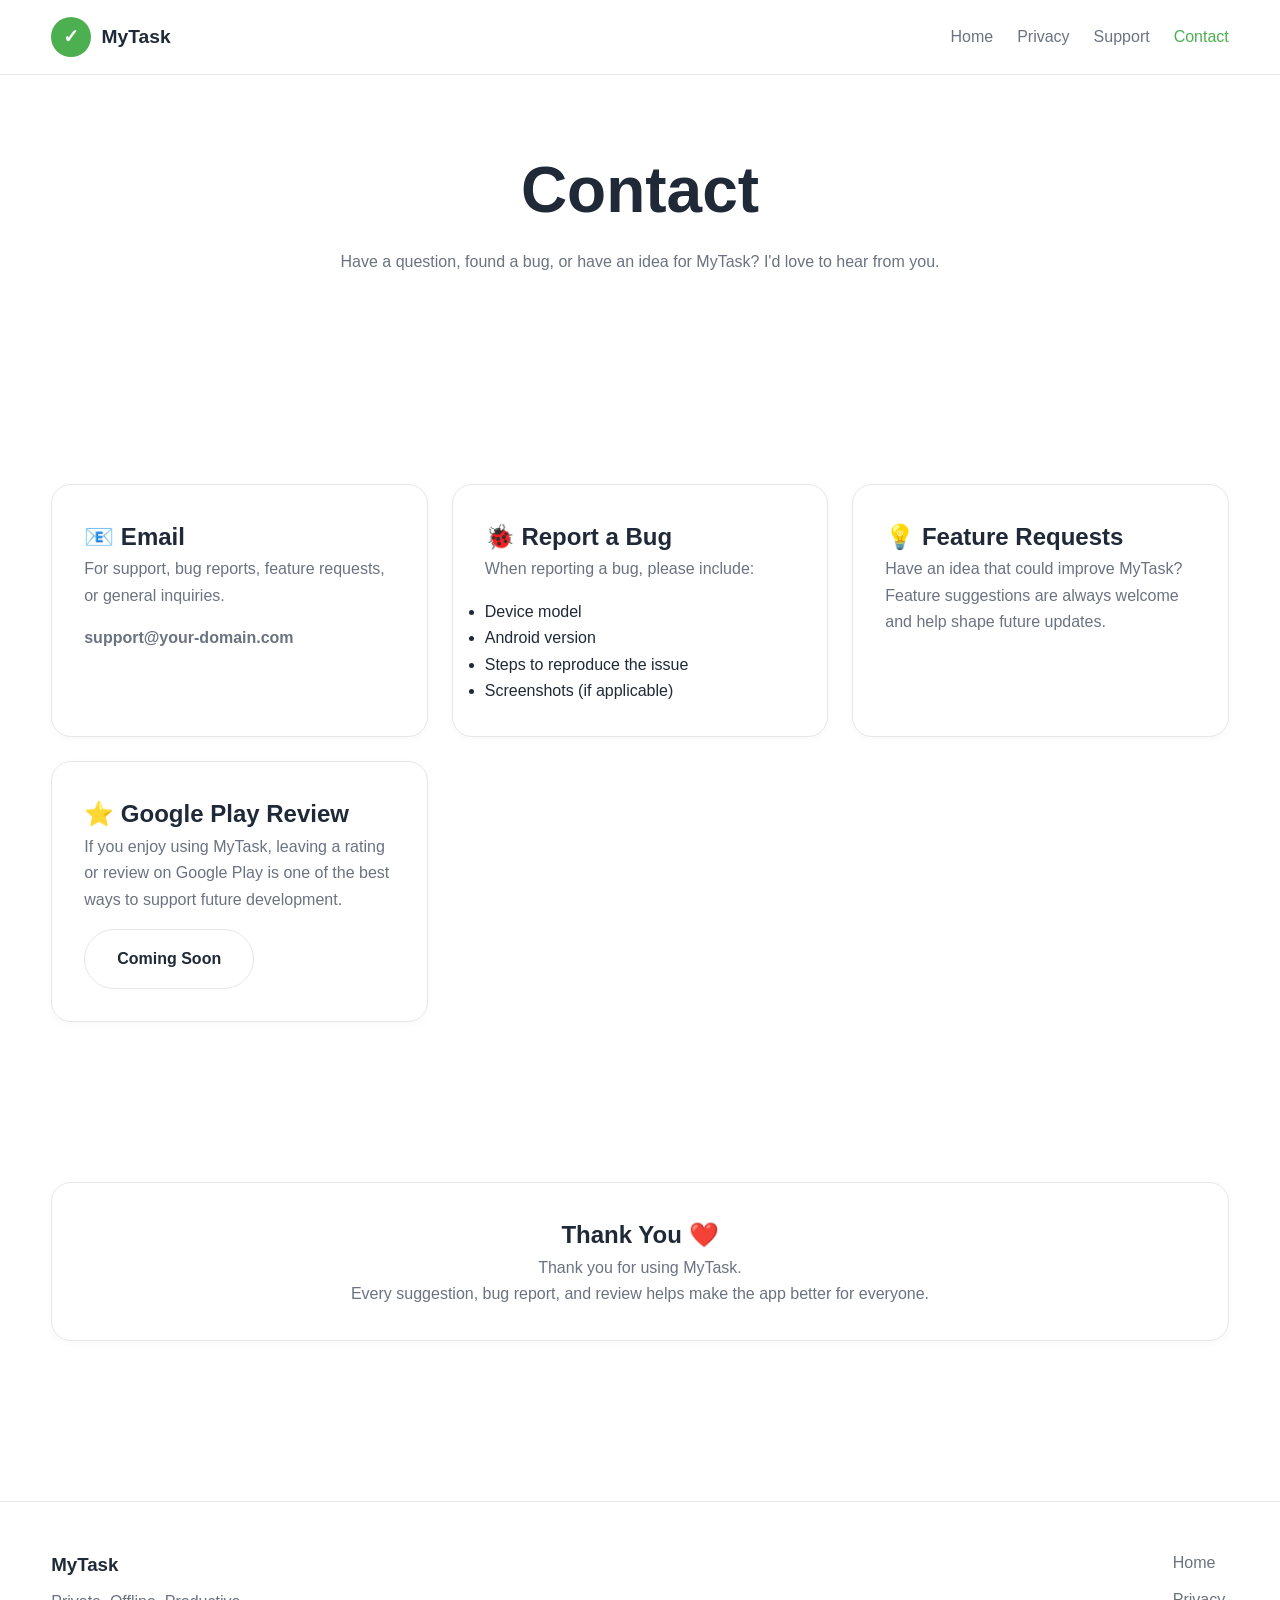
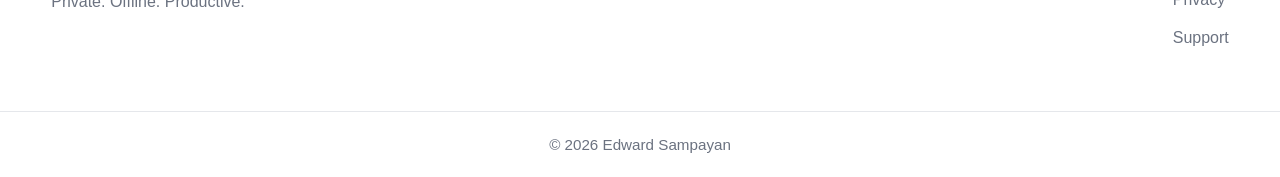
==== contact.html @ 33b666ac "Add contact.html for user inquiries and support" ====
<!DOCTYPE html>
<html lang="en">

<head>

    <meta charset="UTF-8">

    <meta name="viewport" content="width=device-width, initial-scale=1.0">

    <title>Contact | MyTask</title>

    <meta name="description"
        content="Contact the developer of MyTask to report bugs, request features, or ask questions.">

    <meta name="theme-color" content="#4CAF50">

    <link rel="stylesheet" href="css/styles.css">

</head>

<body>

<header>

    <div class="container nav">

        <a href="index.html" class="logo">
            <span class="logo-icon">✓</span>
            <span>MyTask</span>
        </a>

        <nav>

            <a href="index.html">Home</a>
            <a href="privacy.html">Privacy</a>
            <a href="support.html">Support</a>
            <a href="contact.html" class="active">Contact</a>

        </nav>

    </div>

</header>

<main>

<section class="hero">

    <div class="container">

        <div class="section-title">

            <h1>Contact</h1>

            <p>

                Have a question, found a bug, or have an idea for MyTask?
                I'd love to hear from you.

            </p>

        </div>

    </div>

</section>

<section>

    <div class="container">

        <div class="features-grid">

            <article class="card">

                <h2>📧 Email</h2>

                <p>

                    For support, bug reports, feature requests, or general inquiries.

                </p>

                <p class="mt-2">

                    <strong>support@your-domain.com</strong>

                </p>

            </article>

            <article class="card">

                <h2>🐞 Report a Bug</h2>

                <p>

                    When reporting a bug, please include:

                </p>

                <ul class="mt-2">

                    <li>Device model</li>
                    <li>Android version</li>
                    <li>Steps to reproduce the issue</li>
                    <li>Screenshots (if applicable)</li>

                </ul>

            </article>

            <article class="card">

                <h2>💡 Feature Requests</h2>

                <p>

                    Have an idea that could improve MyTask?

                </p>

                <p>

                    Feature suggestions are always welcome and help shape future updates.

                </p>

            </article>

            <article class="card">

                <h2>⭐ Google Play Review</h2>

                <p>

                    If you enjoy using MyTask, leaving a rating or review on Google Play is one of the best ways to support future development.

                </p>

                <a class="btn secondary mt-2">

                    Coming Soon

                </a>

            </article>

        </div>

    </div>

</section>

<section>

    <div class="container">

        <div class="card text-center">

            <h2>Thank You ❤️</h2>

            <p>

                Thank you for using MyTask.

            </p>

            <p>

                Every suggestion, bug report, and review helps make the app better for everyone.

            </p>

        </div>

    </div>

</section>

</main>

<footer>

    <div class="container footer">

        <div>

            <h3>MyTask</h3>

            <p>

                Private. Offline. Productive.

            </p>

        </div>

        <div>

            <a href="index.html">Home</a>
            <a href="privacy.html">Privacy</a>
            <a href="support.html">Support</a>

        </div>

    </div>

    <div class="copyright">

        © 2026 Edward Sampayan

    </div>

</footer>

<script src="js/main.js"></script>

</body>

</html>
---- css/styles.css ----
/* ==========================================================
   MyTask Website
   Author: Edward Sampayan
   ========================================================== */


/* ==========================================================
   CSS VARIABLES
   ========================================================== */

:root {

    --primary: #4CAF50;
    --primary-dark: #3e9142;

    --surface: #ffffff;
    --surface-alt: #f6f8fb;

    --text: #1f2937;
    --text-light: #6b7280;

    --border: #e5e7eb;

    --shadow:
        0 8px 30px rgba(0,0,0,.08);

    --radius: 20px;

    --max-width: 1200px;

    --transition: .25s ease;

}



/* ==========================================================
   DARK MODE
   ========================================================== */

@media (prefers-color-scheme: dark){

:root{

    --surface:#121212;

    --surface-alt:#1b1b1b;

    --text:#f3f4f6;

    --text-light:#c9ced6;

    --border:#303030;

    --shadow:
        0 10px 35px rgba(0,0,0,.45);

}

}



/* ==========================================================
   RESET
   ========================================================== */

*{

    margin:0;

    padding:0;

    box-sizing:border-box;

}



html{

    scroll-behavior:smooth;

}



body{

    font-family:
        Inter,
        Roboto,
        "Segoe UI",
        Arial,
        sans-serif;

    background:var(--surface);

    color:var(--text);

    line-height:1.65;

    -webkit-font-smoothing:antialiased;

}



img{

    display:block;

    max-width:100%;

}



a{

    text-decoration:none;

    color:inherit;

}



button{

    font:inherit;

}



/* ==========================================================
   CONTAINER
   ========================================================== */

.container{

    width:min(92%, var(--max-width));

    margin:auto;

}



/* ==========================================================
   HEADER
   ========================================================== */

header{

    position:sticky;

    top:0;

    z-index:100;

    backdrop-filter:blur(18px);

    background:
        rgba(255,255,255,.78);

    border-bottom:
        1px solid var(--border);

}



@media(prefers-color-scheme:dark){

header{

    background:
        rgba(18,18,18,.82);

}

}



.nav{

    display:flex;

    align-items:center;

    justify-content:space-between;

    min-height:74px;

}



.logo{

    display:flex;

    align-items:center;

    gap:.65rem;

    font-weight:700;

    font-size:1.2rem;

}



.logo-icon{

    width:40px;

    height:40px;

    border-radius:50%;

    background:var(--primary);

    color:white;

    display:grid;

    place-items:center;

}



nav{

    display:flex;

    gap:1.5rem;

}



nav a{

    color:var(--text-light);

    transition:var(--transition);

    font-weight:500;

}



nav a:hover{

    color:var(--primary);

}



nav a.active{

    color:var(--primary);

}



/* ==========================================================
   HERO
   ========================================================== */

.hero{

    padding:5rem 0;

}



.hero-content{

    display:grid;

    grid-template-columns:
        repeat(2,1fr);

    gap:4rem;

    align-items:center;

}



.badge{

    display:inline-block;

    background:#E8F5E9;

    color:#2E7D32;

    padding:.45rem 1rem;

    border-radius:999px;

    font-size:.9rem;

    font-weight:600;

    margin-bottom:1.5rem;

}



@media(prefers-color-scheme:dark){

.badge{

    background:#204422;

    color:#A5D6A7;

}

}



.hero h1{

    font-size:clamp(2.6rem,5vw,4.2rem);

    line-height:1.1;

    margin-bottom:1.5rem;

}



.hero p{

    color:var(--text-light);

    max-width:650px;

    margin-bottom:2rem;

}



.hero-image{

    display:flex;

    justify-content:center;

}



.hero-image img{

    width:320px;

    border-radius:32px;

    box-shadow:var(--shadow);

}



/* ==========================================================
   BUTTONS
   ========================================================== */

.hero-buttons{

    display:flex;

    gap:1rem;

    flex-wrap:wrap;

}



.btn{

    display:inline-flex;

    align-items:center;

    justify-content:center;

    flex-direction:column;

    min-width:170px;

    padding:1rem 1.6rem;

    border-radius:999px;

    transition:var(--transition);

    font-weight:600;

}



.btn small{

    opacity:.75;

    font-size:.75rem;

}



.btn.primary{

    background:var(--primary);

    color:white;

}



.btn.primary:hover{

    background:var(--primary-dark);

    transform:translateY(-2px);

}



.btn.secondary{

    border:1px solid var(--border);

}



.btn.secondary:hover{

    background:var(--surface-alt);

}



.btn.disabled{

    opacity:.75;

    cursor:not-allowed;

}



/* ==========================================================
   SECTION
   ========================================================== */

section{

    padding:5rem 0;

}



.section-title{

    text-align:center;

    margin-bottom:3rem;

}



.section-title h2{

    font-size:2.3rem;

    margin-bottom:.8rem;

}



.section-title p{

    color:var(--text-light);

    max-width:650px;

    margin:auto;

}

/* ==========================================================
   FEATURES
   ========================================================== */

.features-grid{

    display:grid;

    grid-template-columns:repeat(auto-fit,minmax(280px,1fr));

    gap:1.5rem;

}

.card{

    background:var(--surface);

    border:1px solid var(--border);

    border-radius:var(--radius);

    padding:2rem;

    transition:var(--transition);

    box-shadow:0 2px 8px rgba(0,0,0,.03);

}

.card:hover{

    transform:translateY(-6px);

    box-shadow:var(--shadow);

}

.card h3{

    margin-bottom:1rem;

    font-size:1.25rem;

}

.card p{

    color:var(--text-light);

}



/* ==========================================================
   PRIVACY HIGHLIGHT
   ========================================================== */

.privacy-highlight{

    background:var(--surface-alt);

}

.privacy-grid{

    display:grid;

    grid-template-columns:repeat(auto-fit,minmax(240px,1fr));

    gap:1rem;

}

.privacy-item{

    background:var(--surface);

    border:1px solid var(--border);

    border-radius:16px;

    padding:1rem 1.25rem;

    font-weight:600;

    transition:var(--transition);

}

.privacy-item:hover{

    transform:translateY(-3px);

    box-shadow:var(--shadow);

}



/* ==========================================================
   SCREENSHOTS
   ========================================================== */

.screenshots{

    display:grid;

    grid-template-columns:repeat(auto-fit,minmax(220px,1fr));

    gap:1.5rem;

}

.screenshots img{

    width:100%;

    border-radius:24px;

    border:1px solid var(--border);

    box-shadow:var(--shadow);

    transition:var(--transition);

    background:var(--surface-alt);

}

.screenshots img:hover{

    transform:scale(1.03);

}



/* ==========================================================
   CTA
   ========================================================== */

.cta{

    text-align:center;

    background:linear-gradient(
        135deg,
        rgba(76,175,80,.10),
        rgba(76,175,80,.04)
    );

}

.cta h2{

    font-size:2.4rem;

    margin-bottom:1rem;

}

.cta p{

    max-width:700px;

    margin:0 auto 2rem;

    color:var(--text-light);

}

.cta .btn{

    margin:auto;

}



/* ==========================================================
   FOOTER
   ========================================================== */

footer{

    border-top:1px solid var(--border);

    margin-top:5rem;

}

.footer{

    padding:3rem 0;

    display:flex;

    justify-content:space-between;

    align-items:flex-start;

    gap:2rem;

    flex-wrap:wrap;

}

.footer h3{

    margin-bottom:.5rem;

}

.footer p{

    color:var(--text-light);

}

.footer a{

    display:block;

    margin-bottom:.7rem;

    color:var(--text-light);

    transition:var(--transition);

}

.footer a:hover{

    color:var(--primary);

}

.copyright{

    text-align:center;

    padding:1.25rem;

    border-top:1px solid var(--border);

    color:var(--text-light);

    font-size:.95rem;

}



/* ==========================================================
   SIMPLE FADE ANIMATION
   ========================================================== */

.fade-up{

    opacity:0;

    transform:translateY(24px);

    transition:
        opacity .6s ease,
        transform .6s ease;

}

.fade-up.show{

    opacity:1;

    transform:translateY(0);

}



/* ==========================================================
   UTILITIES
   ========================================================== */

.text-center{

    text-align:center;

}

.mt-1{margin-top:.5rem;}
.mt-2{margin-top:1rem;}
.mt-3{margin-top:2rem;}
.mt-4{margin-top:3rem;}

.mb-1{margin-bottom:.5rem;}
.mb-2{margin-bottom:1rem;}
.mb-3{margin-bottom:2rem;}
.mb-4{margin-bottom:3rem;}



/* ==========================================================
   RESPONSIVE
   ========================================================== */

@media (max-width:900px){

.hero-content{

    grid-template-columns:1fr;

    text-align:center;

}

.hero-image{

    order:-1;

}

.hero p{

    margin-left:auto;

    margin-right:auto;

}

.hero-buttons{

    justify-content:center;

}

.footer{

    flex-direction:column;

}

}



@media (max-width:700px){

nav{

    gap:.9rem;

    flex-wrap:wrap;

    justify-content:flex-end;

}

.logo{

    font-size:1rem;

}

.hero{

    padding:3rem 0;

}

.hero-image img{

    width:260px;

}

.section-title h2{

    font-size:2rem;

}

.cta h2{

    font-size:2rem;

}

}



@media (max-width:520px){

.nav{

    flex-direction:column;

    justify-content:center;

    gap:1rem;

    padding:1rem 0;

}

nav{

    justify-content:center;

}

.btn{

    width:100%;

}

.hero-buttons{

    flex-direction:column;

}

.screenshots{

    grid-template-columns:1fr;

}

.features-grid{

    grid-template-columns:1fr;

}

.privacy-grid{

    grid-template-columns:1fr;

}

}

/* ==========================================================
   BACK TO TOP
========================================================== */

.back-to-top {

    position: fixed;

    right: 24px;

    bottom: 24px;

    width: 52px;

    height: 52px;

    border: none;

    border-radius: 50%;

    background: var(--primary);

    color: white;

    font-size: 22px;

    cursor: pointer;

    box-shadow: var(--shadow);

    opacity: 0;

    visibility: hidden;

    transition: .25s;

    z-index: 999;

}

.back-to-top:hover {

    transform: translateY(-3px);

}

.back-to-top.visible {

    opacity: 1;

    visibility: visible;

}
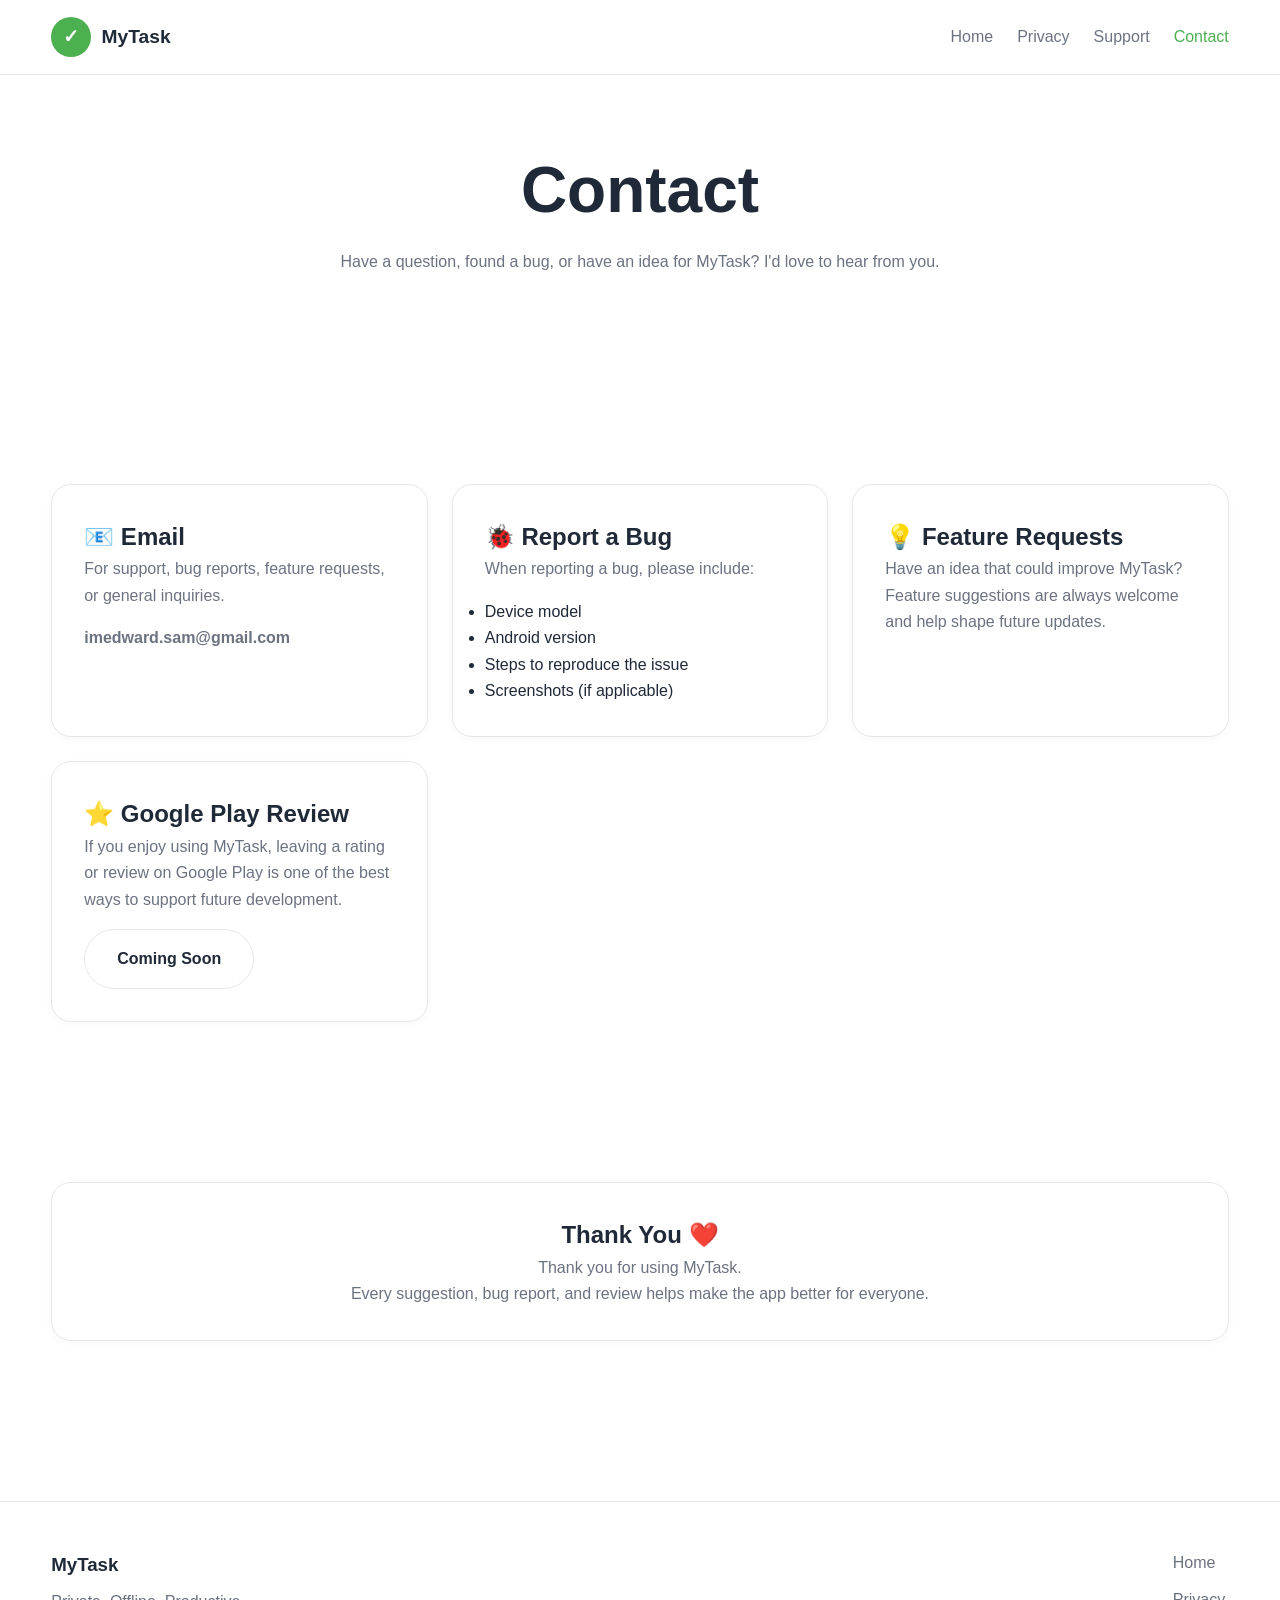
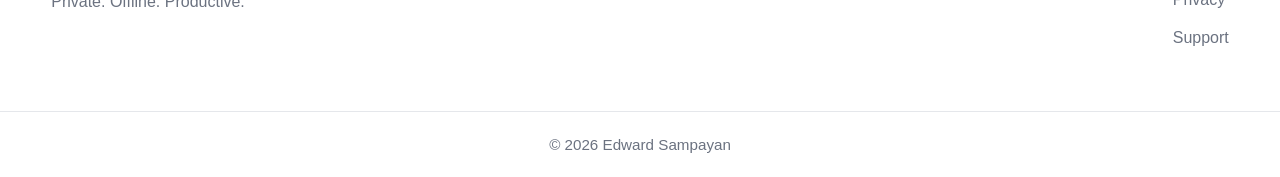
==== commit b2ba9510: "mytask; Updated contact and support" ====
--- a/contact.html
+++ b/contact.html
@@ -83,7 +83,7 @@
 
                 <p class="mt-2">
 
-                    <strong>support@your-domain.com</strong>
+                    <strong>imedward.sam@gmail.com</strong>
 
                 </p>
 
--- a/css/styles.css
+++ b/css/styles.css
@@ -40,22 +40,22 @@
 
 @media (prefers-color-scheme: dark){
 
-:root{
-
-    --surface:#121212;
-
-    --surface-alt:#1b1b1b;
-
-    --text:#f3f4f6;
-
-    --text-light:#c9ced6;
-
-    --border:#303030;
-
-    --shadow:
-        0 10px 35px rgba(0,0,0,.45);
-
-}
+   :root{
+   
+       --surface:#121212;
+   
+       --surface-alt:#1b1b1b;
+   
+       --text:#f3f4f6;
+   
+       --text-light:#c9ced6;
+   
+       --border:#303030;
+   
+       --shadow:
+           0 10px 35px rgba(0,0,0,.45);
+   
+   }
 
 }
 
@@ -174,12 +174,12 @@
 
 @media(prefers-color-scheme:dark){
 
-header{
-
-    background:
-        rgba(18,18,18,.82);
-
-}
+   header{
+   
+       background:
+           rgba(18,18,18,.82);
+   
+   }
 
 }
 
@@ -324,13 +324,13 @@
 
 @media(prefers-color-scheme:dark){
 
-.badge{
-
-    background:#204422;
-
-    color:#A5D6A7;
-
-}
+   .badge{
+   
+       background:#204422;
+   
+       color:#A5D6A7;
+   
+   }
 
 }
 
@@ -360,23 +360,55 @@
 
 
 
-.hero-image{
-
-    display:flex;
-
-    justify-content:center;
-
-}
-
-
-
-.hero-image img{
-
-    width:320px;
-
-    border-radius:32px;
-
-    box-shadow:var(--shadow);
+.hero-image {
+
+    display: flex;
+
+    justify-content: center;
+
+    align-items: center;
+
+    gap: 0;
+
+    position: relative;
+
+}
+
+
+
+.hero-image img {
+
+    width: 270px;
+
+    border-radius: 32px;
+
+    box-shadow: var(--shadow);
+
+    transition: transform .35s ease;
+
+}
+
+.hero-image img:first-child {
+
+    transform:
+        rotate(-8deg)
+        translateX(35px);
+
+}
+
+.hero-image img:last-child {
+
+    transform:
+        rotate(8deg)
+        translateX(-35px);
+
+}
+
+.hero-image img:hover {
+
+    transform: scale(1.05);
+
+    z-index: 5;
 
 }
 
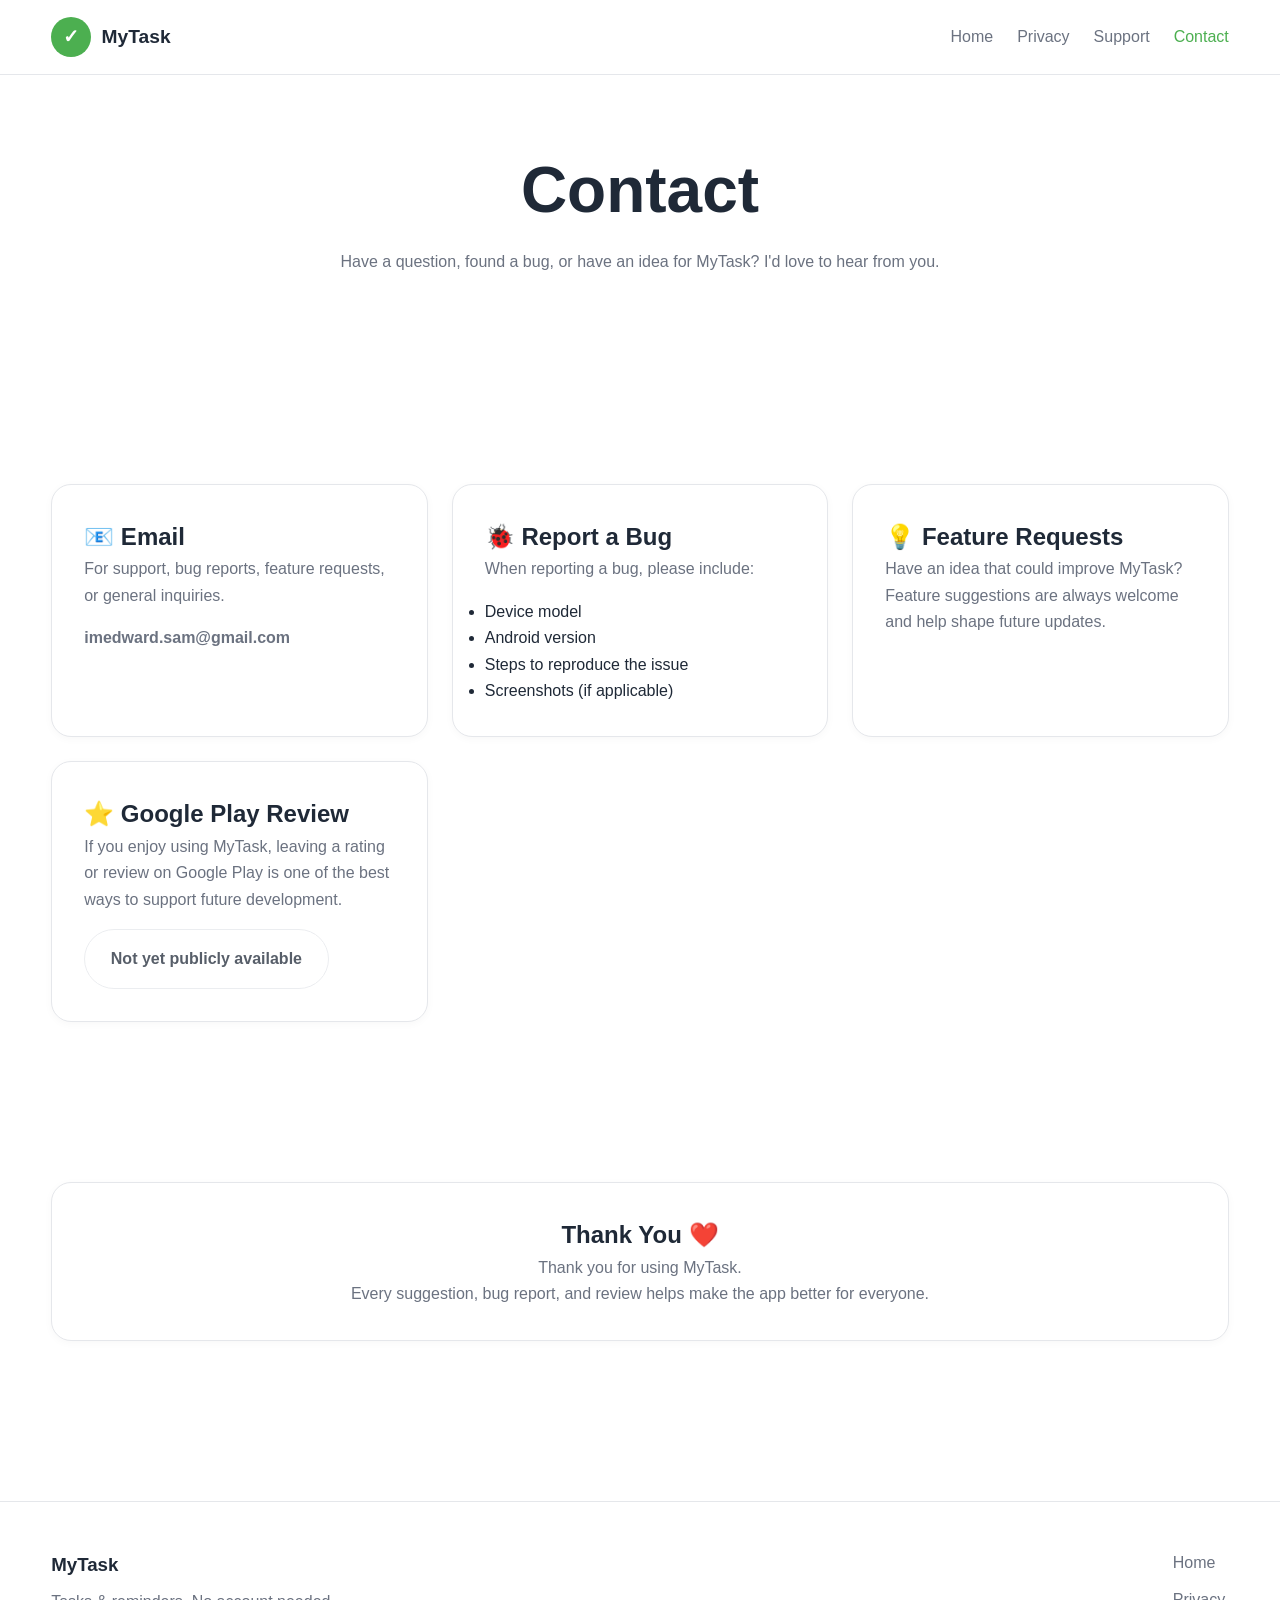
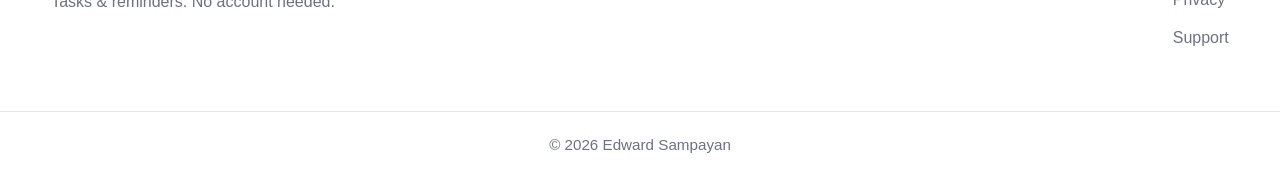
==== commit d5f96f31: "feat: update website for MyTask 1.3.0 Brings the public site in line with the approved 1.3.0 Play pr" ====
--- a/contact.html
+++ b/contact.html
@@ -138,11 +138,17 @@
 
                 </p>
 
-                <a class="btn secondary mt-2">
-
-                    Coming Soon
-
-                </a>
+                <!--
+                    Canonical Play listing:
+                    https://play.google.com/store/apps/details?id=com.esmpyn.mytask
+                    Inactive until the listing is published.
+                -->
+                <span class="btn secondary mt-2 disabled"
+                      data-play-url="https://play.google.com/store/apps/details?id=com.esmpyn.mytask">
+
+                    Not yet publicly available
+
+                </span>
 
             </article>
 
@@ -190,7 +196,7 @@
 
             <p>
 
-                Private. Offline. Productive.
+                Tasks &amp; reminders. No account needed.
 
             </p>
 
--- a/css/styles.css
+++ b/css/styles.css
@@ -380,6 +380,10 @@
 
     width: 270px;
 
+    height: auto;
+
+    aspect-ratio: 1080/1920;
+
     border-radius: 32px;
 
     box-shadow: var(--shadow);
@@ -656,20 +660,38 @@
    SCREENSHOTS
    ========================================================== */
 
-.screenshots{
+.shots-grid{
 
     display:grid;
 
-    grid-template-columns:repeat(auto-fit,minmax(220px,1fr));
-
-    gap:1.5rem;
-
-}
-
-.screenshots img{
+    grid-template-columns:repeat(4,1fr);
+
+    gap:1.75rem 1.5rem;
+
+}
+
+.shot{
+
+    margin:0;
+
+    display:flex;
+
+    flex-direction:column;
+
+    gap:.75rem;
+
+}
+
+.shot img{
 
     width:100%;
 
+    height:auto;
+
+    aspect-ratio:1080/1920;
+
+    object-fit:cover;
+
     border-radius:24px;
 
     border:1px solid var(--border);
@@ -682,9 +704,25 @@
 
 }
 
-.screenshots img:hover{
+.shot img:hover{
 
     transform:scale(1.03);
+
+}
+
+@media(prefers-reduced-motion:reduce){
+
+    .shot img{
+
+        transition:none;
+
+    }
+
+    .shot img:hover{
+
+        transform:none;
+
+    }
 
 }
 
@@ -860,6 +898,13 @@
 
 @media (max-width:900px){
 
+.shots-grid{
+
+    grid-template-columns:repeat(3,1fr);
+
+}
+
+
 .hero-content{
 
     grid-template-columns:1fr;
@@ -900,6 +945,13 @@
 
 @media (max-width:700px){
 
+.shots-grid{
+
+    grid-template-columns:repeat(2,1fr);
+
+}
+
+
 nav{
 
     gap:.9rem;
@@ -976,9 +1028,11 @@
 
 }
 
-.screenshots{
-
-    grid-template-columns:1fr;
+.shots-grid{
+
+    grid-template-columns:repeat(2,1fr);
+
+    gap:1.25rem 1rem;
 
 }
 
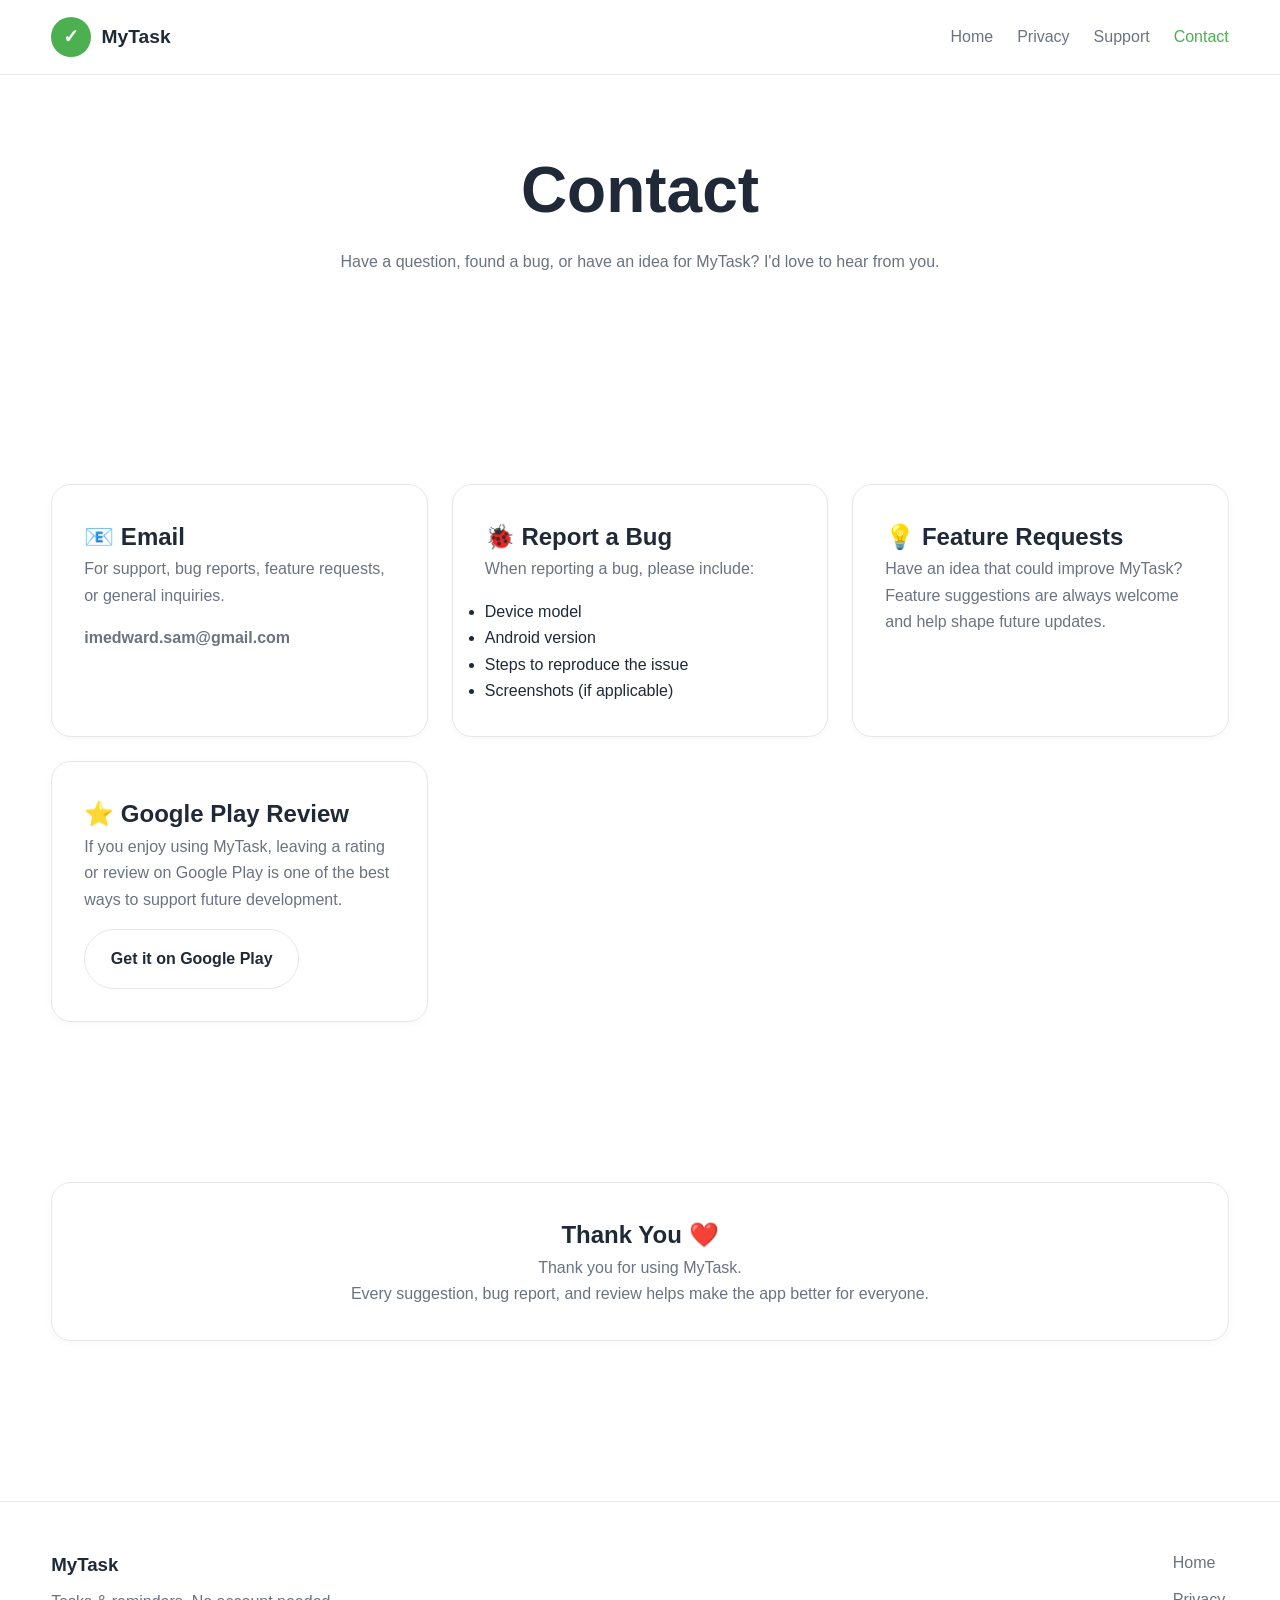
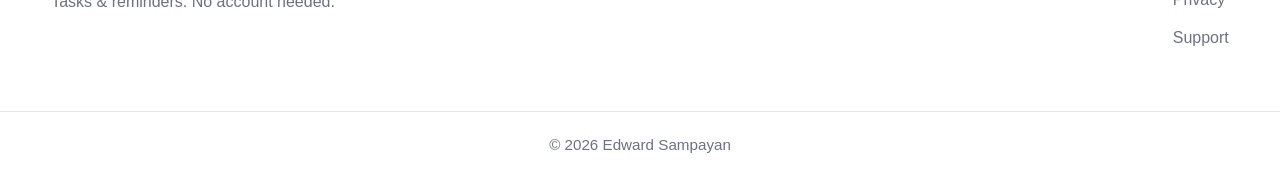
==== commit 884fb5e5: "feat: activate Google Play production links Co-Authored-By: Claude Opus 5.5 <noreply@anthropic.com>" ====
--- a/contact.html
+++ b/contact.html
@@ -138,17 +138,11 @@
 
                 </p>
 
-                <!--
-                    Canonical Play listing:
-                    https://play.google.com/store/apps/details?id=com.esmpyn.mytask
-                    Inactive until the listing is published.
-                -->
-                <span class="btn secondary mt-2 disabled"
-                      data-play-url="https://play.google.com/store/apps/details?id=com.esmpyn.mytask">
-
-                    Not yet publicly available
-
-                </span>
+                <a href="https://play.google.com/store/apps/details?id=com.esmpyn.mytask" class="btn secondary mt-2">
+
+                    Get it on Google Play
+
+                </a>
 
             </article>
 
